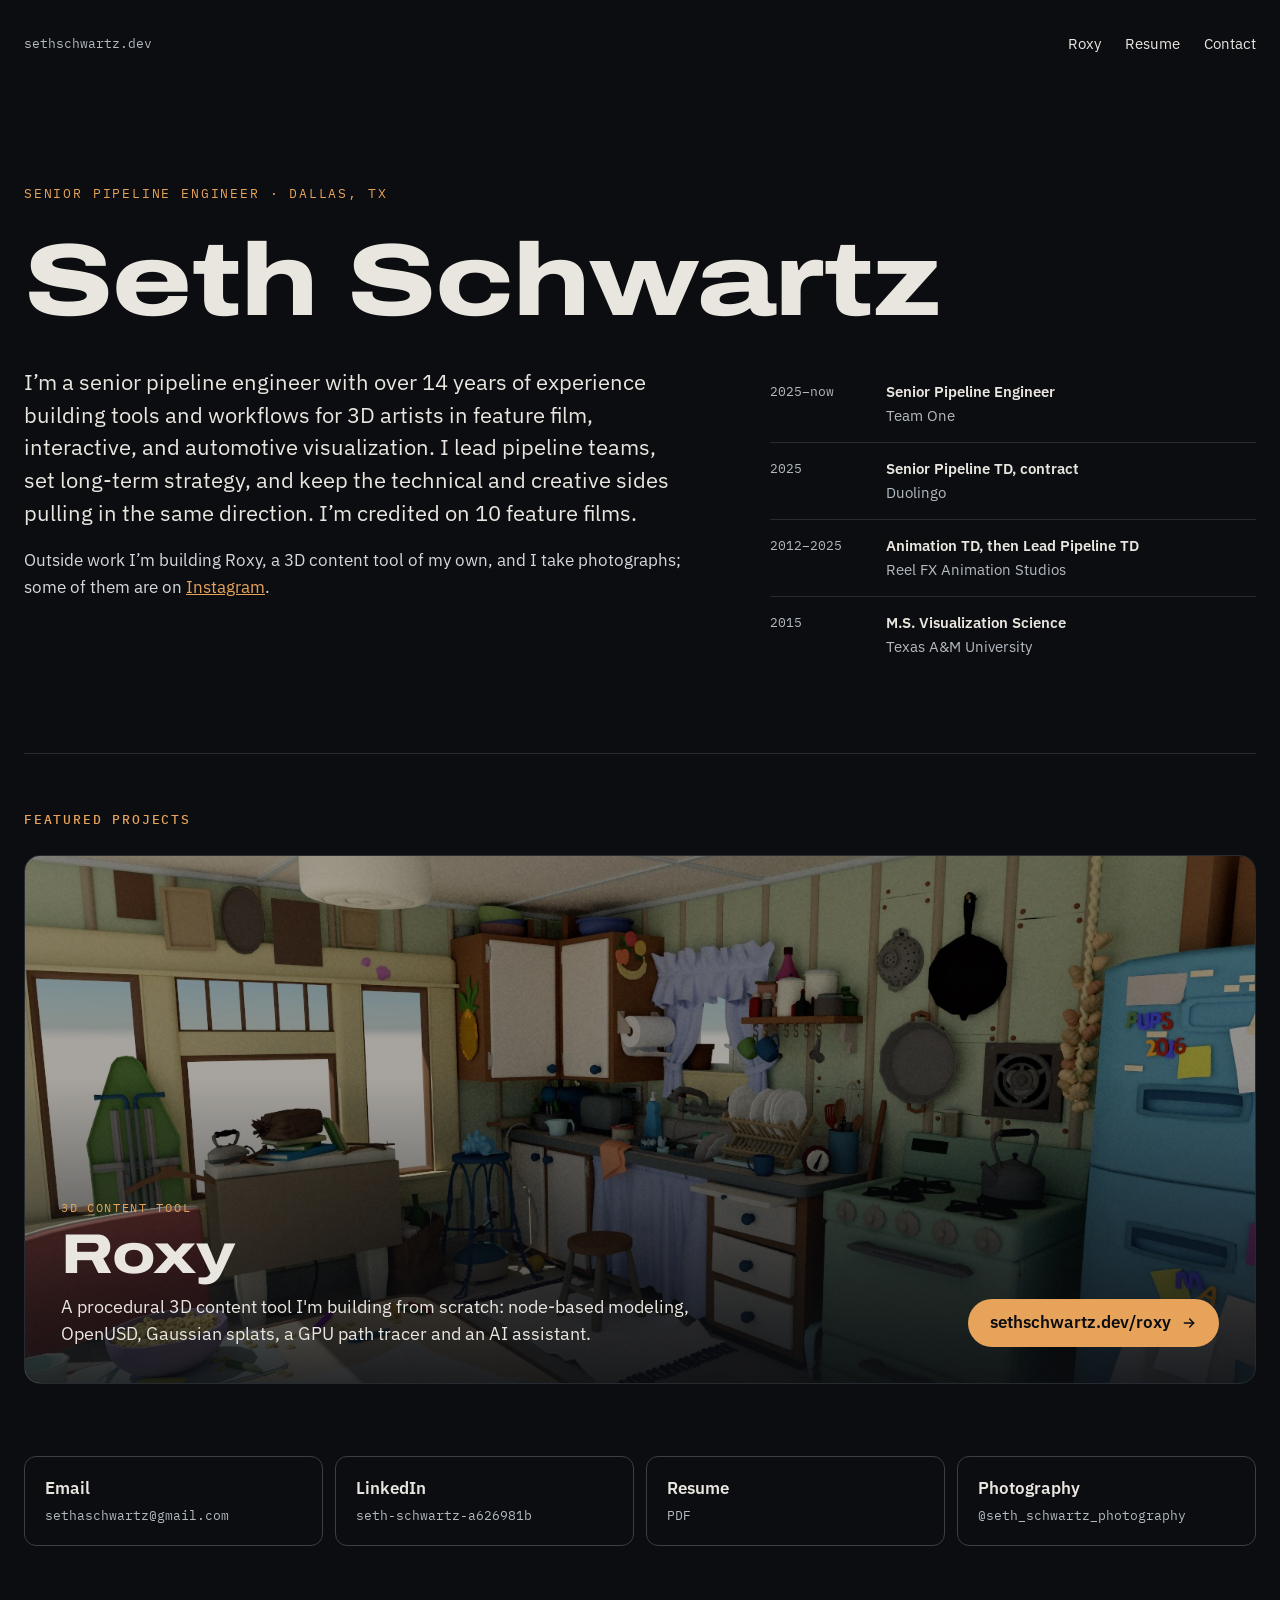
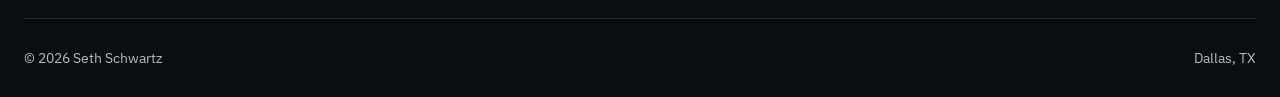
==== index.html @ d918239f "Launch the site: home page and Roxy at /roxy Co-Authored-By: Claude Opus 5.5 <noreply@anthropic.com>" ====
<!doctype html>
<html lang="en">
<head>
<meta charset="utf-8">
<meta name="viewport" content="width=device-width, initial-scale=1">
<title>Seth Schwartz · Senior Pipeline Engineer</title>
<meta name="description" content="Seth Schwartz is a senior pipeline engineer building tools and workflows for 3D artists in feature film, interactive, and automotive visualization.">
<link rel="canonical" href="https://sethschwartz.dev/">
<meta name="theme-color" content="#0B0D10">
<link rel="icon" href="/favicon.svg" type="image/svg+xml">
<meta property="og:type" content="website">
<meta property="og:site_name" content="Seth Schwartz">
<meta property="og:title" content="Seth Schwartz · Senior Pipeline Engineer">
<meta property="og:description" content="Seth Schwartz is a senior pipeline engineer building tools and workflows for 3D artists in feature film, interactive, and automotive visualization.">
<meta property="og:url" content="https://sethschwartz.dev/">
<meta property="og:image" content="https://sethschwartz.dev/img/og-card.jpg">
<meta property="og:image:width" content="1200">
<meta property="og:image:height" content="630">
<meta property="og:image:alt" content="Pixar's Kitchen_set rendered in Roxy">
<meta name="twitter:card" content="summary_large_image">
<link rel="preconnect" href="https://fonts.googleapis.com">
<link rel="preconnect" href="https://fonts.gstatic.com" crossorigin="anonymous">
<link rel="stylesheet" href="https://fonts.googleapis.com/css2?family=Archivo:wdth,wght@62..125,400..800&amp;family=IBM+Plex+Mono:wght@400;500&amp;family=IBM+Plex+Sans:wght@400;500;600&amp;display=swap">
<style>
body{margin:0;background:#0B0D10}
a{color:#E8A35A}a:hover{color:#F2C08A}
img{max-width:100%}
@media (max-width: 640px){.card-img{min-height:560px!important}}
</style>
</head>
<body>
<div style="background: #0B0D10; color: #E9E6E0; font-family: 'IBM Plex Sans', system-ui, sans-serif; font-size: 17px; line-height: 1.6; min-height: 100%">
  <div style="max-width: 1280px; margin: 0 auto; padding: 0 24px">

    <header style="padding: 22px 0; display: flex; flex-wrap: wrap; align-items: center; justify-content: space-between; gap: 16px">
      <span style="font-family: 'IBM Plex Mono', monospace; font-size: 13px; color: #B4BAC2">sethschwartz.dev</span>
      <nav aria-label="Primary" style="display: flex; flex-wrap: wrap; gap: 4px 24px; font-size: 15px">
        <a href="/roxy/" style="color: #E9E6E0; text-decoration: none; padding: 10px 0">Roxy</a>
        <a href="/resume.pdf" style="color: #E9E6E0; text-decoration: none; padding: 10px 0">Resume</a>
        <a href="#contact" style="color: #E9E6E0; text-decoration: none; padding: 10px 0">Contact</a>
      </nav>
    </header>

    <section style="padding: 96px 0 80px; display: flex; flex-direction: column; gap: 28px">
      <div style="font-family: 'IBM Plex Mono', monospace; font-size: 13px; letter-spacing: 0.14em; color: #E8A35A">SENIOR PIPELINE ENGINEER · DALLAS, TX</div>
      <h1 style="margin: 0; font-family: 'Archivo', sans-serif; font-stretch: 125%; font-weight: 800; font-size: clamp(56px, 8vw, 116px); line-height: 0.95; letter-spacing: -0.01em">Seth Schwartz</h1>
      <div style="display: flex; flex-wrap: wrap; gap: 40px 80px; margin-top: 8px">
        <div style="flex: 1 1 520px; display: flex; flex-direction: column; gap: 18px; max-width: 720px">
          <p style="margin: 0; font-size: clamp(19px, 1.7vw, 23px); line-height: 1.5">I’m a senior pipeline engineer with over 14 years of experience building tools and workflows for 3D artists in feature film, interactive, and automotive visualization. I lead pipeline teams, set long-term strategy, and keep the technical and creative sides pulling in the same direction. I’m credited on 10 feature films.</p>
          <p style="margin: 0; color: #D5D8DD">Outside work I’m building Roxy, a 3D content tool of my own, and I take photographs; some of them are on <a href="https://www.instagram.com/seth_schwartz_photography/">Instagram</a>.</p>
        </div>
        <ol aria-label="Career" style="flex: 1 1 340px; margin: 0; padding: 0; list-style: none; display: flex; flex-direction: column; font-size: 15px">
          <li style="display: flex; gap: 20px; padding: 14px 0; border-bottom: 1px solid #262A31">
            <span style="flex: 0 0 96px; font-family: 'IBM Plex Mono', monospace; font-size: 13px; color: #B4BAC2; padding-top: 2px">2025–now</span>
            <span><span style="font-weight: 600">Senior Pipeline Engineer</span><br><span style="color: #B4BAC2">Team One</span></span>
          </li>
          <li style="display: flex; gap: 20px; padding: 14px 0; border-bottom: 1px solid #262A31">
            <span style="flex: 0 0 96px; font-family: 'IBM Plex Mono', monospace; font-size: 13px; color: #B4BAC2; padding-top: 2px">2025</span>
            <span><span style="font-weight: 600">Senior Pipeline TD, contract</span><br><span style="color: #B4BAC2">Duolingo</span></span>
          </li>
          <li style="display: flex; gap: 20px; padding: 14px 0; border-bottom: 1px solid #262A31">
            <span style="flex: 0 0 96px; font-family: 'IBM Plex Mono', monospace; font-size: 13px; color: #B4BAC2; padding-top: 2px">2012–2025</span>
            <span><span style="font-weight: 600">Animation TD, then Lead Pipeline TD</span><br><span style="color: #B4BAC2">Reel FX Animation Studios</span></span>
          </li>
          <li style="display: flex; gap: 20px; padding: 14px 0">
            <span style="flex: 0 0 96px; font-family: 'IBM Plex Mono', monospace; font-size: 13px; color: #B4BAC2; padding-top: 2px">2015</span>
            <span><span style="font-weight: 600">M.S. Visualization Science</span><br><span style="color: #B4BAC2">Texas A&amp;M University</span></span>
          </li>
        </ol>
      </div>
    </section>

    <section aria-labelledby="projects-heading" style="padding-top: 56px; border-top: 1px solid #262A31; display: flex; flex-direction: column; gap: 24px">
      <h2 id="projects-heading" style="margin: 0; font-family: 'IBM Plex Mono', monospace; font-weight: 500; font-size: 13px; letter-spacing: 0.14em; color: #E8A35A">FEATURED PROJECTS</h2>
      <a href="/roxy/" aria-label="Roxy: a procedural 3D content tool. Visit sethschwartz.dev/roxy" style="position: relative; display: block; border-radius: 16px; overflow: hidden; text-decoration: none; color: #E9E6E0; border: 1px solid #262A31">
        <img src="/img/kitchen-wide.jpg" alt="" class="card-img" style="display: block; width: 100%; aspect-ratio: 21 / 9; min-height: 340px; object-fit: cover; object-position: 50% 45%">
        <div style="position: absolute; left: 0; right: 0; bottom: 0; height: 58%; background: linear-gradient(to bottom, rgba(11,13,16,0), rgba(11,13,16,0.85))"></div>
        <div style="position: absolute; left: 0; right: 0; bottom: 0; padding: 36px; display: flex; flex-wrap: wrap; align-items: flex-end; justify-content: space-between; gap: 20px">
          <div style="display: flex; flex-direction: column; gap: 10px; max-width: 640px">
            <span style="font-family: 'IBM Plex Mono', monospace; font-size: 12px; letter-spacing: 0.14em; color: #E8A35A">3D CONTENT TOOL</span>
            <span style="font-family: 'Archivo', sans-serif; font-stretch: 125%; font-weight: 800; font-size: 56px; line-height: 1">Roxy</span>
            <span style="font-size: 18px; line-height: 1.5">A procedural 3D content tool I'm building from scratch: node-based modeling, OpenUSD, Gaussian splats, a GPU path tracer and an AI assistant.</span>
          </div>
          <span style="display: inline-flex; align-items: center; gap: 10px; min-height: 48px; padding: 0 22px; border-radius: 999px; background: #E8A35A; color: #0B0D10; font-weight: 600">
            sethschwartz.dev/roxy
            <svg width="16" height="16" viewBox="0 0 24 24" fill="none" stroke="currentColor" stroke-width="2.2" stroke-linecap="round" stroke-linejoin="round" aria-hidden="true"><line x1="5" y1="12" x2="19" y2="12"></line><polyline points="13 6 19 12 13 18"></polyline></svg>
          </span>
        </div>
      </a>
    </section>


    <section id="contact" style="padding: 72px 0 0; display: flex; flex-wrap: wrap; gap: 12px">
      <a href="mailto:sethaschwartz@gmail.com" style="flex: 1 1 220px; display: flex; flex-direction: column; gap: 4px; padding: 18px 20px; border: 1px solid #3A3F48; border-radius: 12px; color: #E9E6E0; text-decoration: none">
        <span style="font-weight: 600">Email</span><span style="font-family: 'IBM Plex Mono', monospace; font-size: 13px; color: #B4BAC2">sethaschwartz@gmail.com</span>
      </a>
      <a href="https://www.linkedin.com/in/seth-schwartz-a626981b" style="flex: 1 1 220px; display: flex; flex-direction: column; gap: 4px; padding: 18px 20px; border: 1px solid #3A3F48; border-radius: 12px; color: #E9E6E0; text-decoration: none">
        <span style="font-weight: 600">LinkedIn</span><span style="font-family: 'IBM Plex Mono', monospace; font-size: 13px; color: #B4BAC2">seth-schwartz-a626981b</span>
      </a>
      <a id="resume" href="/resume.pdf" style="flex: 1 1 220px; display: flex; flex-direction: column; gap: 4px; padding: 18px 20px; border: 1px solid #3A3F48; border-radius: 12px; color: #E9E6E0; text-decoration: none">
        <span style="font-weight: 600">Resume</span><span style="font-family: 'IBM Plex Mono', monospace; font-size: 13px; color: #B4BAC2">PDF</span>
      </a>
      <a href="https://www.instagram.com/seth_schwartz_photography/" style="flex: 1 1 220px; display: flex; flex-direction: column; gap: 4px; padding: 18px 20px; border: 1px solid #3A3F48; border-radius: 12px; color: #E9E6E0; text-decoration: none">
        <span style="font-weight: 600">Photography</span><span style="font-family: 'IBM Plex Mono', monospace; font-size: 13px; color: #B4BAC2">@seth_schwartz_photography</span>
      </a>
    </section>

    <footer style="margin-top: 72px; padding: 28px 0; border-top: 1px solid #262A31; display: flex; flex-wrap: wrap; justify-content: space-between; gap: 12px; font-size: 14px; color: #B4BAC2">
      <span>© 2026 Seth Schwartz</span>
      <span>Dallas, TX</span>
    </footer>
  </div>
</div>
</body>
</html>
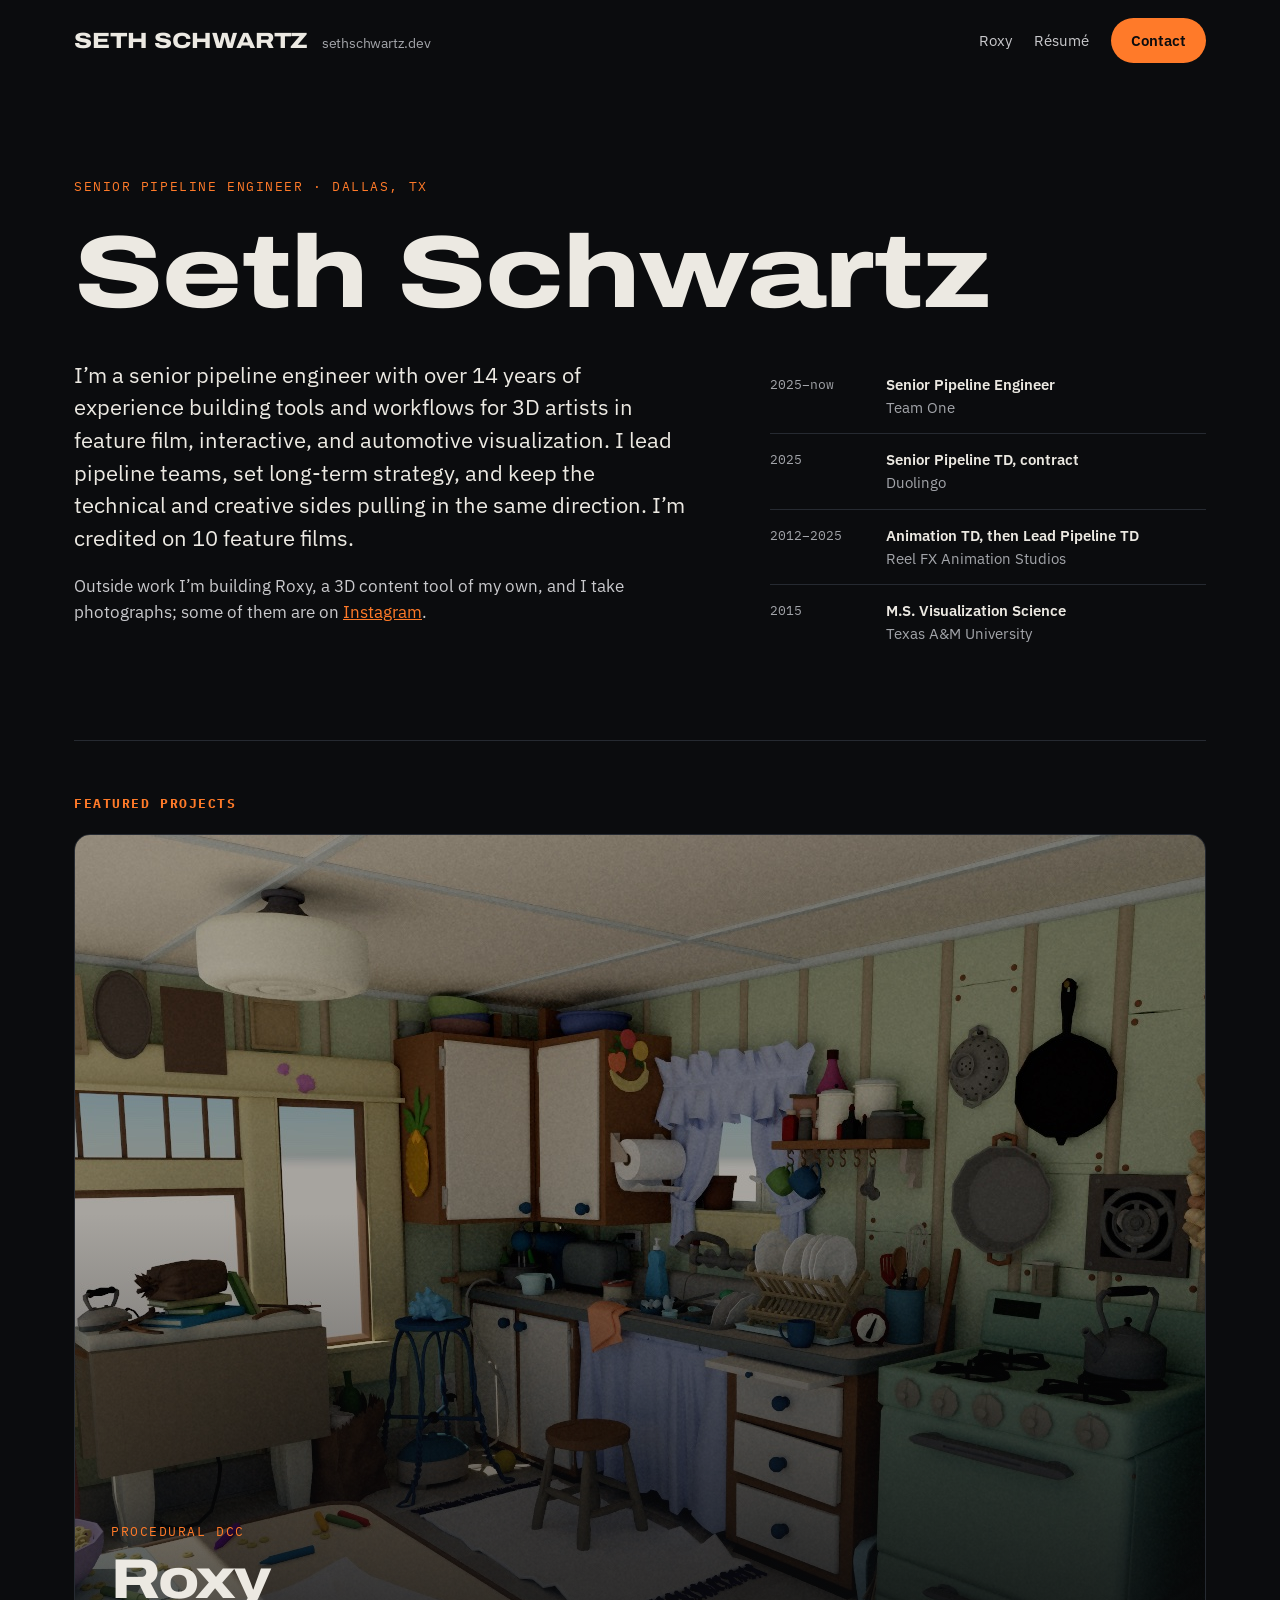
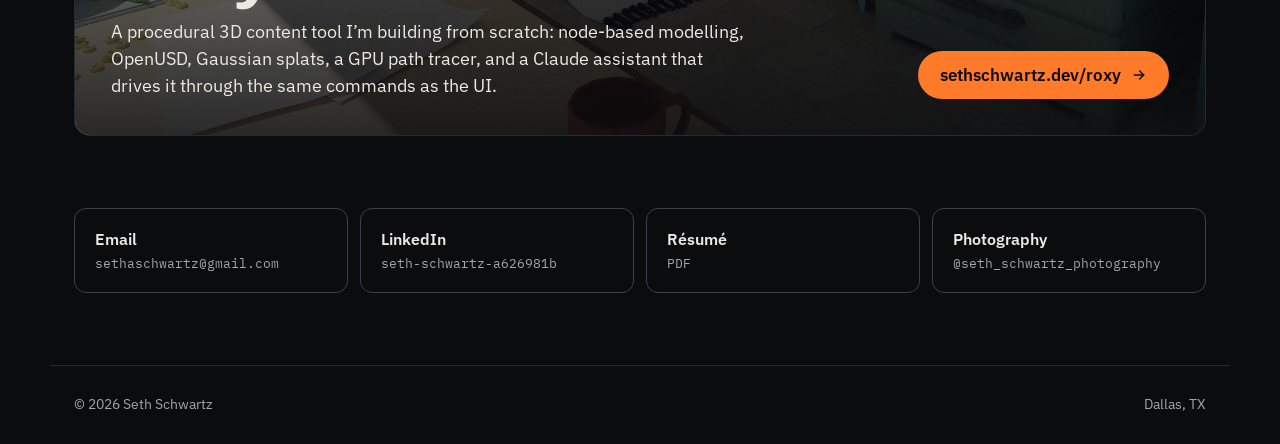
==== commit 151a9305: "Roxy page redesign, matching home page, résumé, new feature shots The Roxy page follows the 28 Oct d" ====
--- a/index.html
+++ b/index.html
@@ -6,7 +6,7 @@
 <title>Seth Schwartz · Senior Pipeline Engineer</title>
 <meta name="description" content="Seth Schwartz is a senior pipeline engineer building tools and workflows for 3D artists in feature film, interactive, and automotive visualization.">
 <link rel="canonical" href="https://sethschwartz.dev/">
-<meta name="theme-color" content="#0B0D10">
+<meta name="theme-color" content="#0b0c0e">
 <link rel="icon" href="/favicon.svg" type="image/svg+xml">
 <meta property="og:type" content="website">
 <meta property="og:site_name" content="Seth Schwartz">
@@ -20,96 +20,71 @@
 <meta name="twitter:card" content="summary_large_image">
 <link rel="preconnect" href="https://fonts.googleapis.com">
 <link rel="preconnect" href="https://fonts.gstatic.com" crossorigin="anonymous">
-<link rel="stylesheet" href="https://fonts.googleapis.com/css2?family=Archivo:wdth,wght@62..125,400..800&amp;family=IBM+Plex+Mono:wght@400;500&amp;family=IBM+Plex+Sans:wght@400;500;600&amp;display=swap">
-<style>
-body{margin:0;background:#0B0D10}
-a{color:#E8A35A}a:hover{color:#F2C08A}
-img{max-width:100%}
-@media (max-width: 640px){.card-img{min-height:560px!important}}
-</style>
+<link rel="stylesheet" href="https://fonts.googleapis.com/css2?family=Archivo:wdth,wght@100..125,500..900&amp;family=IBM+Plex+Sans:wght@400;500;600&amp;family=IBM+Plex+Mono:wght@400;500&amp;display=swap">
+<link rel="stylesheet" href="/site.css">
 </head>
 <body>
-<div style="background: #0B0D10; color: #E9E6E0; font-family: 'IBM Plex Sans', system-ui, sans-serif; font-size: 17px; line-height: 1.6; min-height: 100%">
-  <div style="max-width: 1280px; margin: 0 auto; padding: 0 24px">
+<a class="skip" href="#main">Skip to content</a>
 
-    <header style="padding: 22px 0; display: flex; flex-wrap: wrap; align-items: center; justify-content: space-between; gap: 16px">
-      <span style="font-family: 'IBM Plex Mono', monospace; font-size: 13px; color: #B4BAC2">sethschwartz.dev</span>
-      <nav aria-label="Primary" style="display: flex; flex-wrap: wrap; gap: 4px 24px; font-size: 15px">
-        <a href="/roxy/" style="color: #E9E6E0; text-decoration: none; padding: 10px 0">Roxy</a>
-        <a href="/resume.pdf" style="color: #E9E6E0; text-decoration: none; padding: 10px 0">Resume</a>
-        <a href="#contact" style="color: #E9E6E0; text-decoration: none; padding: 10px 0">Contact</a>
-      </nav>
-    </header>
+<header class="wrap site-head">
+  <a class="brand" href="/">SETH SCHWARTZ <span class="opt">sethschwartz.dev</span></a>
+  <nav aria-label="Primary">
+    <a href="/roxy/">Roxy</a>
+    <a href="/resume.pdf">Résumé</a>
+    <a class="pill" href="#contact">Contact</a>
+  </nav>
+</header>
 
-    <section style="padding: 96px 0 80px; display: flex; flex-direction: column; gap: 28px">
-      <div style="font-family: 'IBM Plex Mono', monospace; font-size: 13px; letter-spacing: 0.14em; color: #E8A35A">SENIOR PIPELINE ENGINEER · DALLAS, TX</div>
-      <h1 style="margin: 0; font-family: 'Archivo', sans-serif; font-stretch: 125%; font-weight: 800; font-size: clamp(56px, 8vw, 116px); line-height: 0.95; letter-spacing: -0.01em">Seth Schwartz</h1>
-      <div style="display: flex; flex-wrap: wrap; gap: 40px 80px; margin-top: 8px">
-        <div style="flex: 1 1 520px; display: flex; flex-direction: column; gap: 18px; max-width: 720px">
-          <p style="margin: 0; font-size: clamp(19px, 1.7vw, 23px); line-height: 1.5">I’m a senior pipeline engineer with over 14 years of experience building tools and workflows for 3D artists in feature film, interactive, and automotive visualization. I lead pipeline teams, set long-term strategy, and keep the technical and creative sides pulling in the same direction. I’m credited on 10 feature films.</p>
-          <p style="margin: 0; color: #D5D8DD">Outside work I’m building Roxy, a 3D content tool of my own, and I take photographs; some of them are on <a href="https://www.instagram.com/seth_schwartz_photography/">Instagram</a>.</p>
+<main id="main" class="wrap">
+
+  <section class="home-hero">
+    <div class="eyebrow">Senior pipeline engineer · Dallas, TX</div>
+    <h1>Seth Schwartz</h1>
+    <div class="home-cols">
+      <div class="home-about">
+        <p>I’m a senior pipeline engineer with over 14 years of experience building tools and workflows for 3D artists in feature film, interactive, and automotive visualization. I lead pipeline teams, set long-term strategy, and keep the technical and creative sides pulling in the same direction. I’m credited on 10 feature films.</p>
+        <p class="body">Outside work I’m building Roxy, a 3D content tool of my own, and I take photographs; some of them are on <a href="https://www.instagram.com/seth_schwartz_photography/">Instagram</a>.</p>
+      </div>
+      <ol class="career" aria-label="Career">
+        <li><span class="when">2025–now</span><span><span class="role">Senior Pipeline Engineer</span><br><span class="org">Team One</span></span></li>
+        <li><span class="when">2025</span><span><span class="role">Senior Pipeline TD, contract</span><br><span class="org">Duolingo</span></span></li>
+        <li><span class="when">2012–2025</span><span><span class="role">Animation TD, then Lead Pipeline TD</span><br><span class="org">Reel FX Animation Studios</span></span></li>
+        <li><span class="when">2015</span><span><span class="role">M.S. Visualization Science</span><br><span class="org">Texas A&amp;M University</span></span></li>
+      </ol>
+    </div>
+  </section>
+
+  <section class="projects" aria-labelledby="projects-heading">
+    <h2 id="projects-heading" class="eyebrow">Featured projects</h2>
+    <a class="project" href="/roxy/" aria-label="Roxy: a procedural DCC that an AI can drive. Visit sethschwartz.dev/roxy">
+      <img src="/img/kitchen-wide.jpg" alt="" width="1600" height="900">
+      <div class="project-shade"></div>
+      <div class="project-text">
+        <div>
+          <span class="eyebrow">Procedural DCC</span>
+          <span class="project-name">Roxy</span>
+          <span class="project-blurb">A procedural 3D content tool I’m building from scratch: node-based modelling, OpenUSD, Gaussian splats, a GPU path tracer, and a Claude assistant that drives it through the same commands as the UI.</span>
         </div>
-        <ol aria-label="Career" style="flex: 1 1 340px; margin: 0; padding: 0; list-style: none; display: flex; flex-direction: column; font-size: 15px">
-          <li style="display: flex; gap: 20px; padding: 14px 0; border-bottom: 1px solid #262A31">
-            <span style="flex: 0 0 96px; font-family: 'IBM Plex Mono', monospace; font-size: 13px; color: #B4BAC2; padding-top: 2px">2025–now</span>
-            <span><span style="font-weight: 600">Senior Pipeline Engineer</span><br><span style="color: #B4BAC2">Team One</span></span>
-          </li>
-          <li style="display: flex; gap: 20px; padding: 14px 0; border-bottom: 1px solid #262A31">
-            <span style="flex: 0 0 96px; font-family: 'IBM Plex Mono', monospace; font-size: 13px; color: #B4BAC2; padding-top: 2px">2025</span>
-            <span><span style="font-weight: 600">Senior Pipeline TD, contract</span><br><span style="color: #B4BAC2">Duolingo</span></span>
-          </li>
-          <li style="display: flex; gap: 20px; padding: 14px 0; border-bottom: 1px solid #262A31">
-            <span style="flex: 0 0 96px; font-family: 'IBM Plex Mono', monospace; font-size: 13px; color: #B4BAC2; padding-top: 2px">2012–2025</span>
-            <span><span style="font-weight: 600">Animation TD, then Lead Pipeline TD</span><br><span style="color: #B4BAC2">Reel FX Animation Studios</span></span>
-          </li>
-          <li style="display: flex; gap: 20px; padding: 14px 0">
-            <span style="flex: 0 0 96px; font-family: 'IBM Plex Mono', monospace; font-size: 13px; color: #B4BAC2; padding-top: 2px">2015</span>
-            <span><span style="font-weight: 600">M.S. Visualization Science</span><br><span style="color: #B4BAC2">Texas A&amp;M University</span></span>
-          </li>
-        </ol>
+        <span class="project-go">
+          sethschwartz.dev/roxy
+          <svg width="16" height="16" viewBox="0 0 24 24" fill="none" stroke="currentColor" stroke-width="2.2" stroke-linecap="round" stroke-linejoin="round" aria-hidden="true"><line x1="5" y1="12" x2="19" y2="12"></line><polyline points="13 6 19 12 13 18"></polyline></svg>
+        </span>
       </div>
-    </section>
+    </a>
+  </section>
 
-    <section aria-labelledby="projects-heading" style="padding-top: 56px; border-top: 1px solid #262A31; display: flex; flex-direction: column; gap: 24px">
-      <h2 id="projects-heading" style="margin: 0; font-family: 'IBM Plex Mono', monospace; font-weight: 500; font-size: 13px; letter-spacing: 0.14em; color: #E8A35A">FEATURED PROJECTS</h2>
-      <a href="/roxy/" aria-label="Roxy: a procedural 3D content tool. Visit sethschwartz.dev/roxy" style="position: relative; display: block; border-radius: 16px; overflow: hidden; text-decoration: none; color: #E9E6E0; border: 1px solid #262A31">
-        <img src="/img/kitchen-wide.jpg" alt="" class="card-img" style="display: block; width: 100%; aspect-ratio: 21 / 9; min-height: 340px; object-fit: cover; object-position: 50% 45%">
-        <div style="position: absolute; left: 0; right: 0; bottom: 0; height: 58%; background: linear-gradient(to bottom, rgba(11,13,16,0), rgba(11,13,16,0.85))"></div>
-        <div style="position: absolute; left: 0; right: 0; bottom: 0; padding: 36px; display: flex; flex-wrap: wrap; align-items: flex-end; justify-content: space-between; gap: 20px">
-          <div style="display: flex; flex-direction: column; gap: 10px; max-width: 640px">
-            <span style="font-family: 'IBM Plex Mono', monospace; font-size: 12px; letter-spacing: 0.14em; color: #E8A35A">3D CONTENT TOOL</span>
-            <span style="font-family: 'Archivo', sans-serif; font-stretch: 125%; font-weight: 800; font-size: 56px; line-height: 1">Roxy</span>
-            <span style="font-size: 18px; line-height: 1.5">A procedural 3D content tool I'm building from scratch: node-based modeling, OpenUSD, Gaussian splats, a GPU path tracer and an AI assistant.</span>
-          </div>
-          <span style="display: inline-flex; align-items: center; gap: 10px; min-height: 48px; padding: 0 22px; border-radius: 999px; background: #E8A35A; color: #0B0D10; font-weight: 600">
-            sethschwartz.dev/roxy
-            <svg width="16" height="16" viewBox="0 0 24 24" fill="none" stroke="currentColor" stroke-width="2.2" stroke-linecap="round" stroke-linejoin="round" aria-hidden="true"><line x1="5" y1="12" x2="19" y2="12"></line><polyline points="13 6 19 12 13 18"></polyline></svg>
-          </span>
-        </div>
-      </a>
-    </section>
+  <section id="contact" class="home-contact" aria-label="Contact">
+    <a class="card" href="mailto:sethaschwartz@gmail.com"><span class="card-k">Email</span><span class="card-v">sethaschwartz@gmail.com</span></a>
+    <a class="card" href="https://www.linkedin.com/in/seth-schwartz-a626981b"><span class="card-k">LinkedIn</span><span class="card-v">seth-schwartz-a626981b</span></a>
+    <a class="card" id="resume" href="/resume.pdf"><span class="card-k">Résumé</span><span class="card-v">PDF</span></a>
+    <a class="card" href="https://www.instagram.com/seth_schwartz_photography/"><span class="card-k">Photography</span><span class="card-v">@seth_schwartz_photography</span></a>
+  </section>
 
+</main>
 
-    <section id="contact" style="padding: 72px 0 0; display: flex; flex-wrap: wrap; gap: 12px">
-      <a href="mailto:sethaschwartz@gmail.com" style="flex: 1 1 220px; display: flex; flex-direction: column; gap: 4px; padding: 18px 20px; border: 1px solid #3A3F48; border-radius: 12px; color: #E9E6E0; text-decoration: none">
-        <span style="font-weight: 600">Email</span><span style="font-family: 'IBM Plex Mono', monospace; font-size: 13px; color: #B4BAC2">sethaschwartz@gmail.com</span>
-      </a>
-      <a href="https://www.linkedin.com/in/seth-schwartz-a626981b" style="flex: 1 1 220px; display: flex; flex-direction: column; gap: 4px; padding: 18px 20px; border: 1px solid #3A3F48; border-radius: 12px; color: #E9E6E0; text-decoration: none">
-        <span style="font-weight: 600">LinkedIn</span><span style="font-family: 'IBM Plex Mono', monospace; font-size: 13px; color: #B4BAC2">seth-schwartz-a626981b</span>
-      </a>
-      <a id="resume" href="/resume.pdf" style="flex: 1 1 220px; display: flex; flex-direction: column; gap: 4px; padding: 18px 20px; border: 1px solid #3A3F48; border-radius: 12px; color: #E9E6E0; text-decoration: none">
-        <span style="font-weight: 600">Resume</span><span style="font-family: 'IBM Plex Mono', monospace; font-size: 13px; color: #B4BAC2">PDF</span>
-      </a>
-      <a href="https://www.instagram.com/seth_schwartz_photography/" style="flex: 1 1 220px; display: flex; flex-direction: column; gap: 4px; padding: 18px 20px; border: 1px solid #3A3F48; border-radius: 12px; color: #E9E6E0; text-decoration: none">
-        <span style="font-weight: 600">Photography</span><span style="font-family: 'IBM Plex Mono', monospace; font-size: 13px; color: #B4BAC2">@seth_schwartz_photography</span>
-      </a>
-    </section>
-
-    <footer style="margin-top: 72px; padding: 28px 0; border-top: 1px solid #262A31; display: flex; flex-wrap: wrap; justify-content: space-between; gap: 12px; font-size: 14px; color: #B4BAC2">
-      <span>© 2026 Seth Schwartz</span>
-      <span>Dallas, TX</span>
-    </footer>
-  </div>
-</div>
+<footer class="wrap home-foot">
+  <span>© 2026 Seth Schwartz</span>
+  <span>Dallas, TX</span>
+</footer>
 </body>
 </html>
--- a/site.css
+++ b/site.css
@@ -0,0 +1,194 @@
+:root {
+  --bg: #0b0c0e;
+  --band: #101216;
+  --box: #12151a;
+  --box-line: #2f343c;
+  --head: #14171c;
+  --line: #262a31;
+  --line-2: #3a3f48;
+  --text: #ece9e2;
+  --text-2: #c9c9cc;
+  --muted: #a3a5aa;
+  --faint: #8b8d93;
+  --code: #d8d8da;
+  --accent: #ff7a29;
+  --accent-hover: #ff9a5c;
+  --hot-box: #17130f;
+  --sans: 'IBM Plex Sans', system-ui, sans-serif;
+  --mono: 'IBM Plex Mono', ui-monospace, monospace;
+  --display: 'Archivo', system-ui, sans-serif;
+}
+
+* { box-sizing: border-box; }
+html { scroll-behavior: smooth; }
+@media (prefers-reduced-motion: reduce) { html { scroll-behavior: auto; } }
+body { margin: 0; background: var(--bg); color: var(--text); font: 17px/1.55 var(--sans); overflow-x: hidden; }
+a { color: var(--text); }
+a:hover { color: var(--accent); }
+a:focus-visible { outline: 2px solid var(--accent); outline-offset: 3px; border-radius: 4px; }
+img, video { max-width: 100%; }
+p { margin: 0; }
+h1, h2, h3 { margin: 0; font-family: var(--display); font-weight: 800; }
+h1 { font-stretch: 118%; font-size: clamp(44px, 6.4vw, 88px); line-height: 0.98; letter-spacing: -0.03em; }
+h2 { font-stretch: 112%; font-size: clamp(30px, 4vw, 48px); line-height: 1.04; letter-spacing: -0.02em; }
+h3 { font-stretch: 108%; font-weight: 700; font-size: 24px; letter-spacing: -0.01em; }
+
+.skip { position: absolute; left: -9999px; top: 8px; padding: 10px 16px; background: var(--accent); color: var(--bg); border-radius: 8px; z-index: 10; }
+.skip:focus { left: 16px; }
+
+.wrap { max-width: 1180px; margin: 0 auto; padding-left: 24px; padding-right: 24px; }
+@media (max-width: 480px) { .wrap { padding-left: 16px; padding-right: 16px; } }
+.band { background: var(--band); border-top: 1px solid var(--line); border-bottom: 1px solid var(--line); }
+.eyebrow { font-family: var(--mono); font-size: 13px; letter-spacing: 0.12em; text-transform: uppercase; color: var(--accent); }
+.body { color: var(--text-2); }
+.note { font-size: 13px; color: var(--faint); }
+.lede { font-size: 19px; color: var(--text-2); max-width: 560px; }
+
+/* header */
+.site-head { display: flex; flex-wrap: wrap; align-items: center; justify-content: space-between; gap: 12px 28px; padding-top: 18px; padding-bottom: 18px; }
+.brand { text-decoration: none; font-family: var(--display); font-stretch: 118%; font-weight: 800; font-size: 22px; letter-spacing: -0.01em; }
+.brand span { font-family: var(--sans); font-stretch: 100%; font-weight: 400; font-size: 14px; color: var(--muted); margin-left: 8px; }
+.site-head nav { display: flex; flex-wrap: wrap; align-items: center; gap: 6px 22px; font-size: 15px; }
+.site-head nav a { text-decoration: none; color: var(--text-2); padding: 10px 0; }
+.site-head nav a:hover { color: var(--accent); }
+.site-head nav a.pill, .btn.primary, .card.hot { background: var(--accent); color: var(--bg); }
+.site-head nav a.pill { font-weight: 600; padding: 11px 20px; border-radius: 999px; }
+.site-head nav a.pill:hover, .btn.primary:hover, .card.hot:hover { background: var(--accent-hover); color: var(--bg); }
+
+/* buttons */
+.buttons { display: flex; flex-wrap: wrap; gap: 12px; margin-top: 4px; }
+.btn { text-decoration: none; border: 1px solid var(--line-2); color: var(--text); font-weight: 500; padding: 13px 26px; border-radius: 999px; }
+.btn.primary { border-color: var(--accent); font-weight: 600; }
+
+/* hero */
+.hero { padding-top: 56px; padding-bottom: 40px; display: flex; flex-wrap: wrap; align-items: center; gap: 40px; }
+.hero-text { flex: 1 1 440px; min-width: 0; display: flex; flex-direction: column; gap: 24px; }
+.hero-media { flex: 1 1 440px; min-width: 0; margin: 0; }
+
+/* proof strip */
+.proof { padding-top: 8px; padding-bottom: 56px; }
+.stats { display: flex; flex-wrap: wrap; border-top: 1px solid var(--line); border-bottom: 1px solid var(--line); }
+.stat { flex: 1 1 200px; min-width: 0; padding: 24px 20px 24px 0; display: flex; flex-direction: column; gap: 4px; }
+.stat-v { font-family: var(--display); font-stretch: 112%; font-weight: 800; font-size: clamp(34px, 4vw, 52px); line-height: 1; letter-spacing: -0.02em; color: var(--accent); }
+.stat-l { font-size: 14px; color: var(--muted); }
+.proof .note { margin-top: 14px; }
+
+/* sections */
+.section { padding-top: 56px; padding-bottom: 56px; display: flex; flex-direction: column; gap: 32px; }
+.intro { display: flex; flex-direction: column; gap: 14px; max-width: 760px; }
+.grid { display: flex; flex-wrap: wrap; gap: 24px; }
+.grid.clips { gap: 36px 24px; }
+figure { margin: 0; min-width: 0; display: flex; flex-direction: column; gap: 10px; }
+.media { display: block; width: 100%; height: auto; border-radius: 12px; border: 1px solid var(--line); background: var(--bg); }
+figcaption { font-size: 14px; color: var(--muted); }
+figcaption.clip { font-size: 15px; color: var(--text-2); }
+figcaption strong { color: var(--text); font-weight: 600; }
+.pair { display: flex; flex-wrap: wrap; gap: 8px; }
+.pair > div { flex: 1 1 200px; min-width: 0; position: relative; }
+.strip { display: grid; grid-template-columns: repeat(2, minmax(0, 1fr)); gap: 8px; }
+.strip > div { min-width: 0; position: relative; }
+.tag { position: absolute; left: 10px; top: 10px; font-family: var(--mono); font-size: 12px; background: var(--bg); color: var(--text); padding: 3px 8px; border-radius: 4px; }
+.code { margin: 0; padding: 18px 20px; overflow: auto; border-radius: 12px; border: 1px solid var(--line); background: var(--bg); font: 13px/1.55 var(--mono); color: var(--code); }
+
+/* two-column bands */
+.split { padding-top: 72px; padding-bottom: 72px; display: flex; flex-wrap: wrap; gap: 48px; }
+.split-text { flex: 1 1 420px; min-width: 0; display: flex; flex-direction: column; gap: 20px; }
+.split-media { flex: 1 1 420px; min-width: 0; display: flex; flex-direction: column; gap: 20px; }
+.points { margin: 0; padding: 0; list-style: none; display: flex; flex-direction: column; gap: 14px; }
+.points li { display: flex; gap: 14px; align-items: flex-start; color: var(--text-2); }
+.points strong { color: var(--text); font-weight: 600; }
+.dot { flex: none; width: 8px; height: 8px; border-radius: 2px; background: var(--accent); margin-top: 10px; }
+
+/* architecture */
+.arch { padding-top: 80px; gap: 36px; }
+.layers { display: flex; flex-direction: column; gap: 10px; }
+.layer { display: flex; flex-wrap: wrap; gap: 16px; }
+.box { flex: 2 1 260px; min-width: 0; border: 1px solid var(--box-line); border-radius: 12px; background: var(--box); padding: 18px 20px; }
+.box.wide { flex: 3 1 380px; }
+.layer:last-of-type .box { flex: 1 1 260px; }
+.box.hot { border-color: var(--accent); background: var(--hot-box); }
+.box-t { font-weight: 600; }
+.box-t span { font-family: var(--mono); font-size: 13px; color: var(--muted); font-weight: 400; }
+.box-x { font-size: 15px; color: var(--muted); margin-top: 4px; }
+.box.hot .box-x { color: var(--text-2); }
+.arrow { font-family: var(--mono); font-size: 12px; color: var(--faint); padding-left: 20px; }
+.layers .note { font-size: 14px; margin-top: 6px; }
+.rules { display: flex; flex-direction: column; gap: 6px; margin-top: 8px; }
+.rules h3 { margin-bottom: 8px; }
+.rule { display: flex; flex-wrap: wrap; gap: 6px 28px; padding: 16px 0; border-top: 1px solid var(--line); }
+.rule-t { flex: 1 1 240px; min-width: 0; font-weight: 600; }
+.rule-x { flex: 2 1 360px; min-width: 0; color: var(--text-2); }
+.machines { display: flex; flex-direction: column; gap: 14px; margin-top: 20px; }
+.machines .body { max-width: 760px; }
+
+/* tables */
+.table-wrap { border: 1px solid var(--line); border-radius: 12px; overflow-x: auto; }
+table { width: 100%; min-width: 560px; border-collapse: collapse; font-size: 15px; }
+table.gaps { min-width: 620px; }
+th { padding: 12px 18px; background: var(--head); font-family: var(--mono); font-size: 12px; font-weight: 400; letter-spacing: 0.06em; text-transform: uppercase; color: var(--muted); text-align: left; }
+td { padding: 14px 18px; border-top: 1px solid var(--line); vertical-align: top; }
+td.num { font-family: var(--mono); }
+td.gain { color: var(--accent); }
+td.strong { font-weight: 600; }
+td.muted { color: var(--muted); }
+.gaps td:nth-child(2) { color: var(--text-2); }
+
+/* roadmap */
+.roadmap { padding-bottom: 80px; gap: 36px; }
+.horizons { display: flex; flex-wrap: wrap; gap: 20px; }
+.horizon { flex: 1 1 280px; min-width: 0; border: 1px solid var(--line); border-radius: 12px; padding: 22px; display: flex; flex-direction: column; gap: 10px; }
+.horizon .eyebrow { letter-spacing: 0.1em; }
+
+/* about + contact */
+.about { padding-top: 80px; padding-bottom: 64px; }
+.about .split-text { gap: 18px; }
+.contact { flex: 1 1 360px; min-width: 0; display: flex; flex-direction: column; gap: 12px; }
+.card { text-decoration: none; border: 1px solid var(--line-2); border-radius: 12px; padding: 18px 20px; display: flex; flex-direction: column; gap: 2px; }
+.card-k { font-family: var(--mono); font-size: 12px; letter-spacing: 0.08em; text-transform: uppercase; color: var(--muted); }
+.card-v { font-weight: 500; }
+.card.hot { border-color: var(--accent); }
+.card.hot .card-k { color: var(--bg); }
+.card.hot .card-v { font-weight: 600; }
+.contact .note { font-size: 14px; margin-top: 6px; }
+
+/* footer */
+.site-foot { padding-top: 28px; padding-bottom: 48px; border-top: 1px solid var(--line); display: flex; flex-direction: column; gap: 14px; font-size: 14px; color: var(--faint); }
+.foot-row { display: flex; flex-wrap: wrap; justify-content: space-between; gap: 10px 24px; }
+.credits { max-width: 860px; line-height: 1.6; font-size: 13px; }
+.credits a { color: var(--text-2); }
+
+/* home page */
+.home-hero { padding-top: 96px; padding-bottom: 80px; display: flex; flex-direction: column; gap: 28px; }
+.home-hero h1 { font-stretch: 125%; font-size: clamp(56px, 8vw, 116px); line-height: 0.95; letter-spacing: -0.01em; }
+.home-cols { display: flex; flex-wrap: wrap; gap: 40px 80px; margin-top: 8px; }
+.home-about { flex: 1 1 520px; display: flex; flex-direction: column; gap: 18px; max-width: 720px; }
+.home-about p:first-child { font-size: clamp(19px, 1.7vw, 23px); line-height: 1.5; color: var(--text); }
+.home-about a { color: var(--accent); }
+.home-about a:hover { color: var(--accent-hover); }
+.career { flex: 1 1 340px; margin: 0; padding: 0; list-style: none; display: flex; flex-direction: column; font-size: 15px; }
+.career li { display: flex; gap: 20px; padding: 14px 0; border-bottom: 1px solid var(--line); }
+.career li:last-child { border-bottom: 0; }
+.career .when { flex: 0 0 96px; font-family: var(--mono); font-size: 13px; color: var(--muted); padding-top: 2px; }
+.career .role { font-weight: 600; }
+.career .org { color: var(--muted); }
+.projects { padding-top: 56px; border-top: 1px solid var(--line); display: flex; flex-direction: column; gap: 24px; }
+.project { position: relative; display: block; border-radius: 16px; overflow: hidden; text-decoration: none; border: 1px solid var(--line); }
+.project img { display: block; width: 100%; aspect-ratio: 21 / 9; min-height: 340px; object-fit: cover; object-position: 50% 45%; }
+.project-shade { position: absolute; inset: auto 0 0 0; height: 58%; background: linear-gradient(to bottom, rgba(11, 12, 14, 0), rgba(11, 12, 14, 0.85)); }
+.project-text { position: absolute; left: 0; right: 0; bottom: 0; padding: 36px; display: flex; flex-wrap: wrap; align-items: flex-end; justify-content: space-between; gap: 20px; }
+.project-text > div { display: flex; flex-direction: column; gap: 10px; max-width: 640px; }
+.project-name { font-family: var(--display); font-stretch: 118%; font-weight: 800; font-size: 56px; line-height: 1; letter-spacing: -0.02em; color: var(--text); }
+.project-blurb { font-size: 18px; line-height: 1.5; color: var(--text); }
+.project-go { display: inline-flex; align-items: center; gap: 10px; min-height: 48px; padding: 0 22px; border-radius: 999px; background: var(--accent); color: var(--bg); font-weight: 600; }
+.project:hover .project-go { background: var(--accent-hover); }
+@media (max-width: 640px) {
+  .project img { min-height: 560px; }
+  .project-text { padding: 24px; }
+  .project-name { font-size: 44px; }
+}
+.home-contact { padding-top: 72px; display: flex; flex-wrap: wrap; gap: 12px; }
+.home-contact .card { flex: 1 1 220px; }
+.home-contact .card-v { font-family: var(--mono); font-size: 13px; color: var(--muted); font-weight: 400; }
+.home-contact .card-k { font-family: var(--sans); font-size: 16px; letter-spacing: 0; text-transform: none; color: var(--text); font-weight: 600; }
+.home-foot { margin-top: 72px; padding-top: 28px; padding-bottom: 28px; border-top: 1px solid var(--line); display: flex; flex-wrap: wrap; justify-content: space-between; gap: 12px; font-size: 14px; color: var(--muted); }
+@media (max-width: 480px) { .brand .opt { display: none; } }
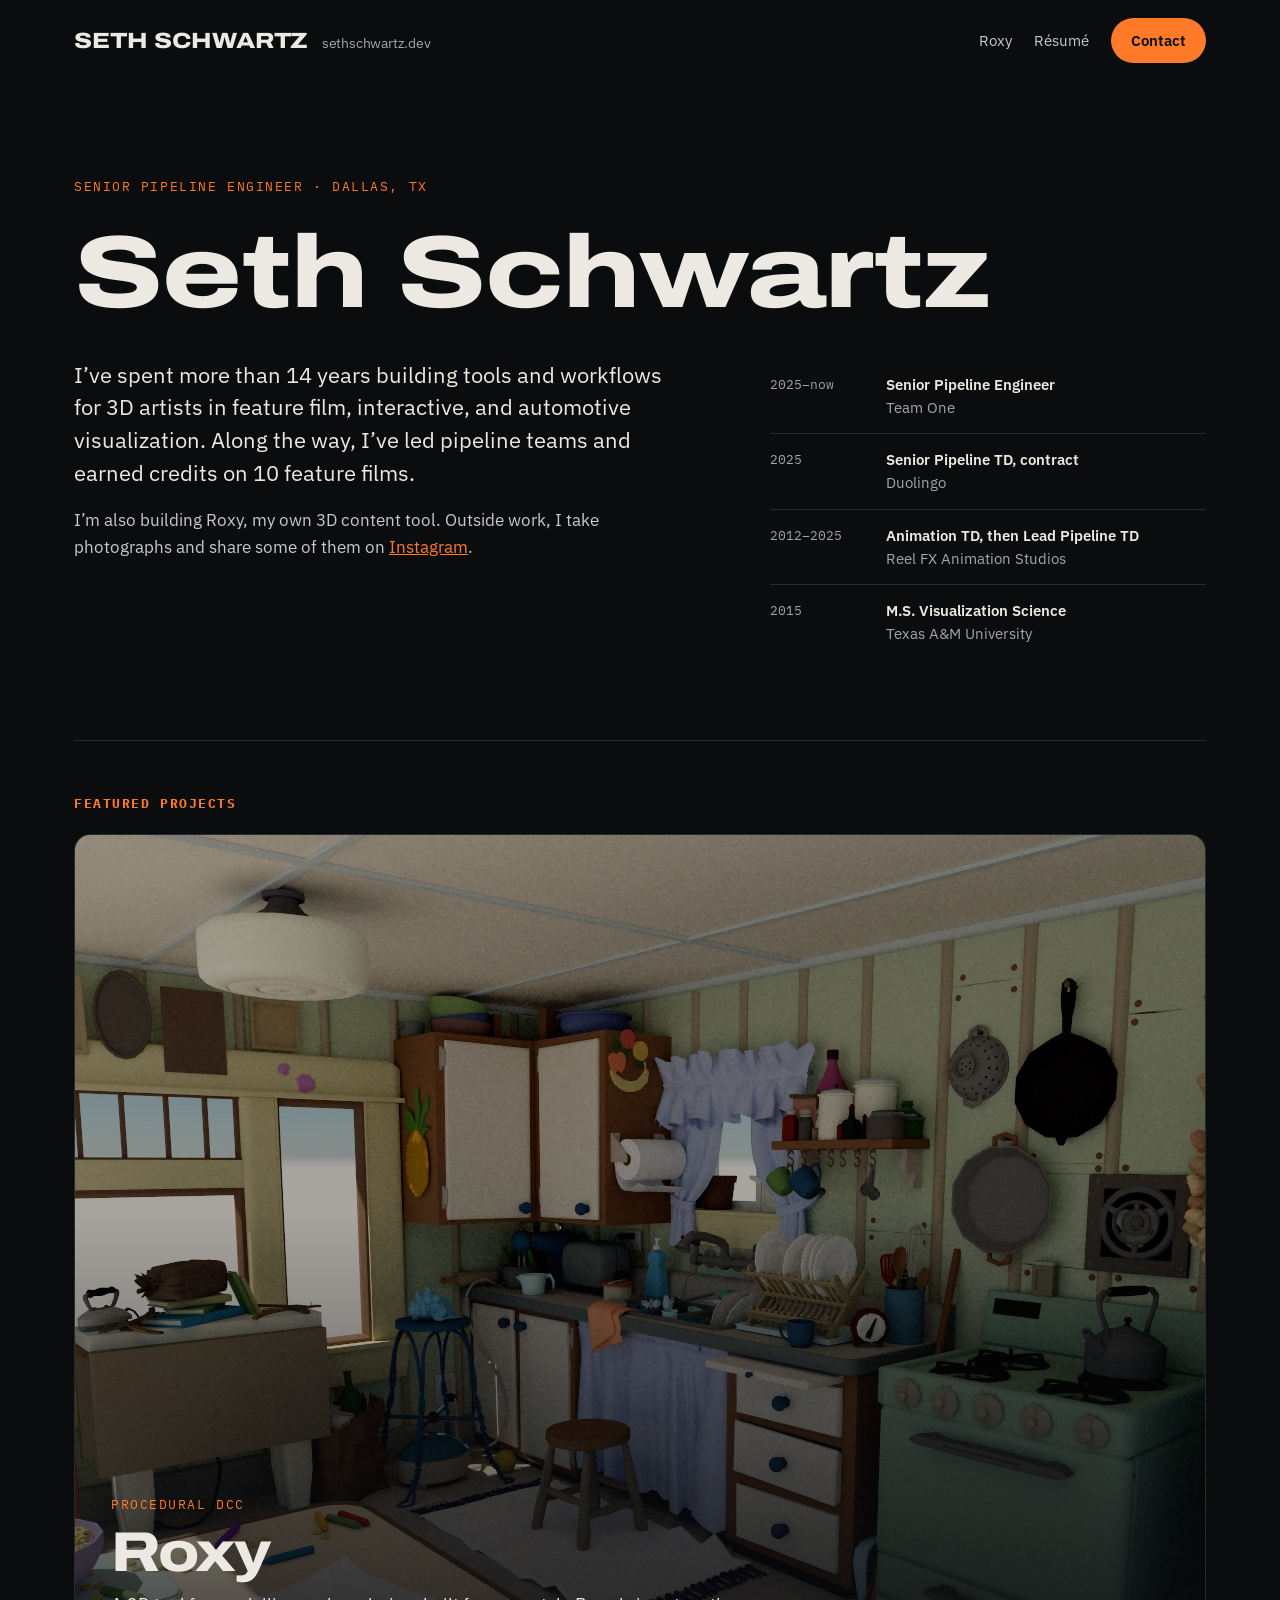
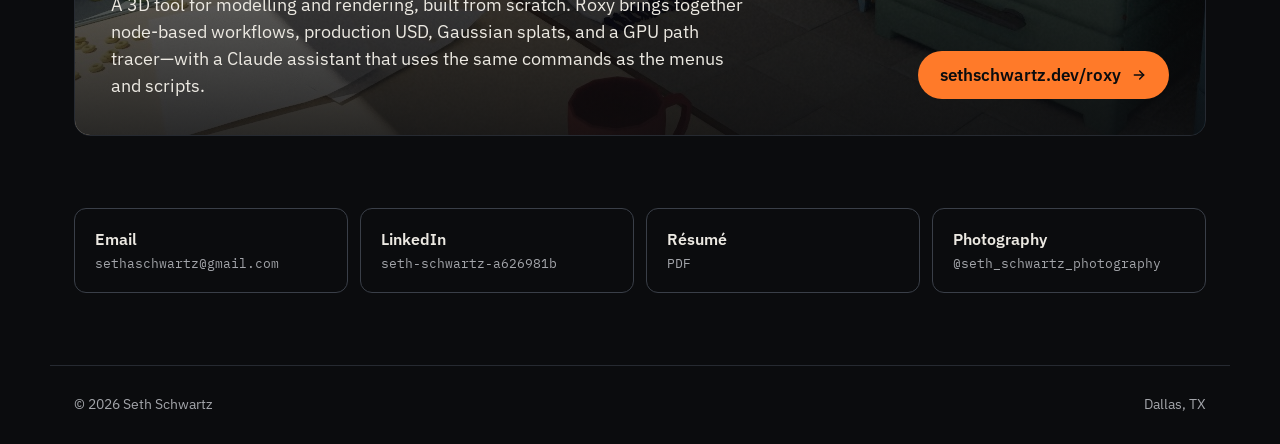
==== commit c60cff15: "Refine homepage copy" ====
--- a/index.html
+++ b/index.html
@@ -42,8 +42,8 @@
     <h1>Seth Schwartz</h1>
     <div class="home-cols">
       <div class="home-about">
-        <p>I’m a senior pipeline engineer with over 14 years of experience building tools and workflows for 3D artists in feature film, interactive, and automotive visualization. I lead pipeline teams, set long-term strategy, and keep the technical and creative sides pulling in the same direction. I’m credited on 10 feature films.</p>
-        <p class="body">Outside work I’m building Roxy, a 3D content tool of my own, and I take photographs; some of them are on <a href="https://www.instagram.com/seth_schwartz_photography/">Instagram</a>.</p>
+        <p>I’ve spent more than 14 years building tools and workflows for 3D artists in feature film, interactive, and automotive visualization. Along the way, I’ve led pipeline teams and earned credits on 10 feature films.</p>
+        <p class="body">I’m also building Roxy, my own 3D content tool. Outside work, I take photographs and share some of them on <a href="https://www.instagram.com/seth_schwartz_photography/">Instagram</a>.</p>
       </div>
       <ol class="career" aria-label="Career">
         <li><span class="when">2025–now</span><span><span class="role">Senior Pipeline Engineer</span><br><span class="org">Team One</span></span></li>
@@ -63,7 +63,7 @@
         <div>
           <span class="eyebrow">Procedural DCC</span>
           <span class="project-name">Roxy</span>
-          <span class="project-blurb">A procedural 3D content tool I’m building from scratch: node-based modelling, OpenUSD, Gaussian splats, a GPU path tracer, and a Claude assistant that drives it through the same commands as the UI.</span>
+          <span class="project-blurb">A 3D tool for modelling and rendering, built from scratch. Roxy brings together node-based workflows, production USD, Gaussian splats, and a GPU path tracer—with a Claude assistant that uses the same commands as the menus and scripts.</span>
         </div>
         <span class="project-go">
           sethschwartz.dev/roxy
